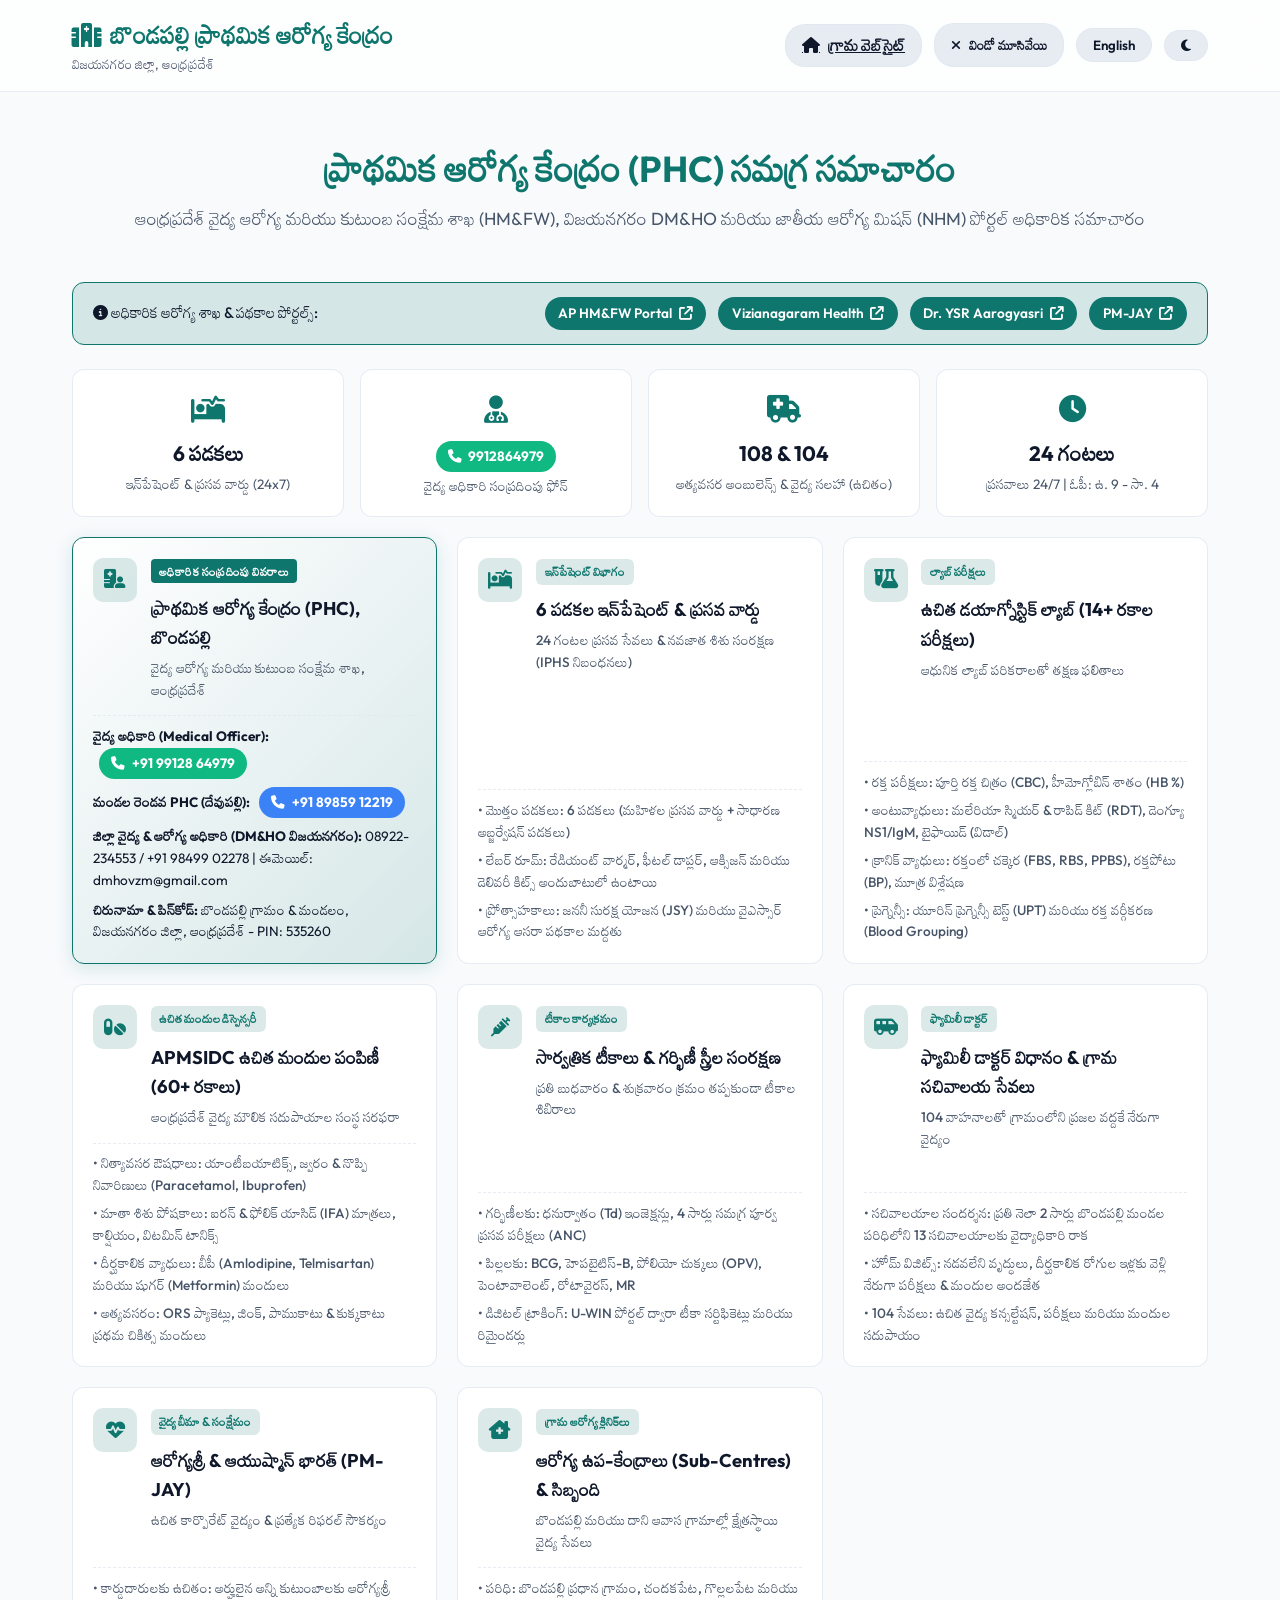
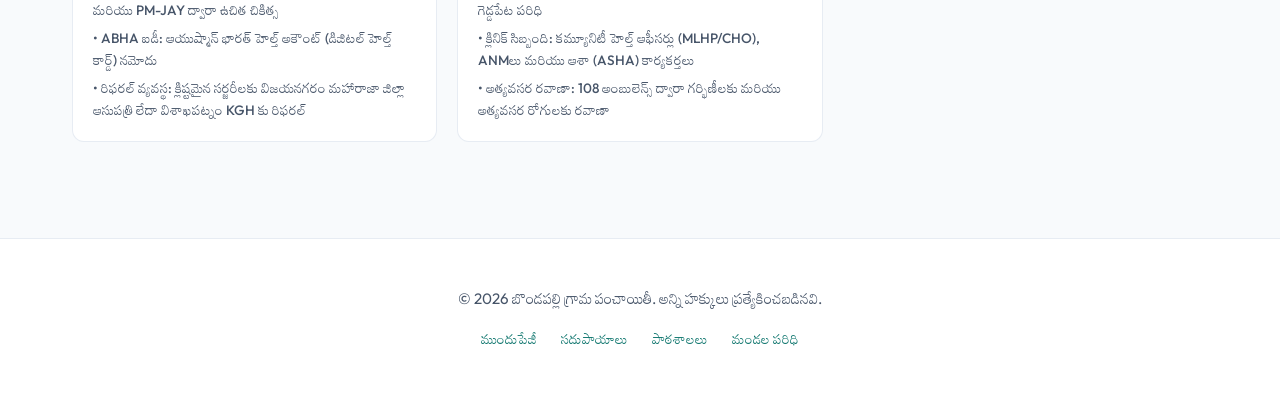
==== phc.html @ 674eb6e4 "Add PHC Bondapalli phone number, 6 beds capacity, and comprehensive health department directory with" ====
<!DOCTYPE html>
<html lang="te" data-theme="light">
<head>
    <meta charset="UTF-8">
    <meta name="viewport" content="width=device-width, initial-scale=1.0">
    <meta http-equiv="Cache-Control" content="no-cache, no-store, must-revalidate">
    <meta http-equiv="Pragma" content="no-cache">
    <meta http-equiv="Expires" content="0">
    <title>బొండపల్లి ప్రాథమిక ఆరోగ్య కేంద్రం (PHC) వివరాలు | Primary Health Centre - Bondapalle</title>
    <meta name="description" content="ఆంధ్రప్రదేశ్ వైద్య ఆరోగ్య మరియు కుటుంబ సంక్షేమ శాఖ, విజయనగరం జిల్లా అధికారిక రికార్డుల ప్రకారం బొండపల్లి ప్రాథమిక ఆరోగ్య కేంద్రం (PHC) వివరాలు: పడకల సామర్థ్యం, ఫోన్ నంబర్లు, ఉచిత ల్యాబ్ మరియు 24/7 ప్రసవ సేవలు.">
    <link rel="stylesheet" href="style.css?v=20261121_3">
    <!-- FontAwesome Icons -->
    <link rel="stylesheet" href="https://cdnjs.cloudflare.com/ajax/libs/font-awesome/6.4.0/css/all.min.css">
</head>
<body>

    <!-- Header Navigation -->
    <header>
        <div class="nav-container">
            <div class="logo-section">
                <h1 id="nav-logo-text"><i class="fa-solid fa-hospital"></i> బొండపల్లి ప్రాథమిక ఆరోగ్య కేంద్రం</h1>
                <p id="nav-subtitle-text">విజయనగరం జిల్లా, ఆంధ్రప్రదేశ్</p>
            </div>
            <div class="page-header-actions">
                <a href="index.html" class="btn-lang" title="Go back to village homepage">
                    <i class="fa-solid fa-house"></i>
                    <span data-te="గ్రామ వెబ్‌సైట్" data-en="Home">గ్రామ వెబ్‌సైట్</span>
                </a>
                <button type="button" class="btn-lang" onclick="window.close()" title="Close this window">
                    <i class="fa-solid fa-xmark"></i>
                    <span data-te="విండో మూసివేయి" data-en="Close Window">విండో మూసివేయి</span>
                </button>
                <button class="btn-lang" id="lang-toggle" onclick="toggleLanguage()">English</button>
                <button class="btn-icon" id="theme-toggle" onclick="toggleTheme()" aria-label="Toggle Theme">
                    <i class="fa-solid fa-moon"></i>
                </button>
            </div>
        </div>
    </header>

    <main style="margin-top: 3rem;">
        <section class="section">
            <div class="section-header">
                <h2 data-te="ప్రాథమిక ఆరోగ్య కేంద్రం (PHC) సమగ్ర సమాచారం" data-en="Primary Health Centre (PHC) Comprehensive Directory">ప్రాథమిక ఆరోగ్య కేంద్రం (PHC) సమగ్ర సమాచారం</h2>
                <p data-te="ఆంధ్రప్రదేశ్ వైద్య ఆరోగ్య మరియు కుటుంబ సంక్షేమ శాఖ (HM&FW), విజయనగరం DM&HO మరియు జాతీయ ఆరోగ్య మిషన్ (NHM) పోర్టల్ అధికారిక సమాచారం" data-en="Official records from AP Health, Medical & Family Welfare Dept, Vizianagaram DM&HO & National Health Mission (NHM)">ఆంధ్రప్రదేశ్ వైద్య ఆరోగ్య మరియు కుటుంబ సంక్షేమ శాఖ (HM&FW), విజయనగరం DM&HO మరియు జాతీయ ఆరోగ్య మిషన్ (NHM) పోర్టల్ అధికారిక సమాచారం</p>
            </div>

            <!-- Official Portals Notice Box -->
            <div class="school-portal-notice">
                <p>
                    <i class="fa-solid fa-circle-info"></i> 
                    <span data-te="అధికారిక ఆరోగ్య శాఖ & పథకాల పోర్టల్స్:" data-en="Official Health Department & Scheme Portals:">అధికారిక ఆరోగ్య శాఖ & పథకాల పోర్టల్స్:</span>
                </p>
                <div class="portal-links">
                    <a href="http://cfw.ap.nic.in/" target="_blank" rel="noopener noreferrer" class="portal-badge-link">
                        <span>AP HM&FW Portal</span> <i class="fa-solid fa-arrow-up-right-from-square"></i>
                    </a>
                    <a href="https://vizianagaram.ap.gov.in/" target="_blank" rel="noopener noreferrer" class="portal-badge-link">
                        <span>Vizianagaram Health</span> <i class="fa-solid fa-arrow-up-right-from-square"></i>
                    </a>
                    <a href="https://www.aarogyasri.ap.gov.in/" target="_blank" rel="noopener noreferrer" class="portal-badge-link">
                        <span>Dr. YSR Aarogyasri</span> <i class="fa-solid fa-arrow-up-right-from-square"></i>
                    </a>
                    <a href="https://pmjay.gov.in/" target="_blank" rel="noopener noreferrer" class="portal-badge-link">
                        <span>PM-JAY</span> <i class="fa-solid fa-arrow-up-right-from-square"></i>
                    </a>
                </div>
            </div>

            <!-- 4 Quick Highlight Stat Cards -->
            <div class="phc-stats-grid">
                <!-- 1. Bed Capacity -->
                <div class="phc-stat-card">
                    <div class="phc-stat-icon"><i class="fa-solid fa-bed-pulse"></i></div>
                    <div class="phc-stat-val" data-te="6 పడకలు" data-en="6 Inpatient Beds">6 పడకలు</div>
                    <div class="phc-stat-lbl" data-te="ఇన్‌పేషెంట్ & ప్రసవ వార్డు (24x7)" data-en="Inpatient & Maternity Ward (24/7)">ఇన్‌పేషెంట్ & ప్రసవ వార్డు (24x7)</div>
                </div>

                <!-- 2. Medical Officer Phone -->
                <div class="phc-stat-card">
                    <div class="phc-stat-icon"><i class="fa-solid fa-user-doctor"></i></div>
                    <div class="phc-stat-val">
                        <a href="tel:9912864979" class="phone-link-btn" title="Call PHC Medical Officer">
                            <i class="fa-solid fa-phone"></i> 9912864979
                        </a>
                    </div>
                    <div class="phc-stat-lbl" data-te="వైద్య అధికారి సంప్రదింపు ఫోన్" data-en="Medical Officer Phone">వైద్య అధికారి సంప్రదింపు ఫోన్</div>
                </div>

                <!-- 3. Emergency Helplines -->
                <div class="phc-stat-card">
                    <div class="phc-stat-icon"><i class="fa-solid fa-truck-medical"></i></div>
                    <div class="phc-stat-val" data-te="108 & 104" data-en="108 & 104">108 & 104</div>
                    <div class="phc-stat-lbl" data-te="అత్యవసర అంబులెన్స్ & వైద్య సలహా (ఉచితం)" data-en="Free Ambulance & Medical Advice">అత్యవసర అంబులెన్స్ & వైద్య సలహా (ఉచితం)</div>
                </div>

                <!-- 4. Timings -->
                <div class="phc-stat-card">
                    <div class="phc-stat-icon"><i class="fa-solid fa-clock"></i></div>
                    <div class="phc-stat-val" data-te="24 గంటలు" data-en="24x7 Open">24 గంటలు</div>
                    <div class="phc-stat-lbl" data-te="ప్రసవాలు 24/7 | ఓపీ: ఉ. 9 - సా. 4" data-en="Deliveries 24/7 | OP: 9AM - 4PM">ప్రసవాలు 24/7 | ఓపీ: ఉ. 9 - సా. 4</div>
                </div>
            </div>

            <!-- Detailed PHC Services Grid -->
            <div class="school-grid">

                <!-- 1. Contact & Administration -->
                <div class="school-item featured-college">
                    <div class="school-item-header">
                        <div class="school-item-icon"><i class="fa-solid fa-hospital-user"></i></div>
                        <div>
                            <span class="featured-badge" data-te="అధికారిక సంప్రదింపు వివరాలు" data-en="Official Contacts">అధికారిక సంప్రదింపు వివరాలు</span>
                            <br>
                            <h3 style="margin: 0.35rem 0; font-size: 1.15rem; color: var(--text-primary);" data-te="ప్రాథమిక ఆరోగ్య కేంద్రం (PHC), బొండపల్లి" data-en="Primary Health Centre (PHC), Bondapalli">ప్రాథమిక ఆరోగ్య కేంద్రం (PHC), బొండపల్లి</h3>
                            <div class="class-tag" data-te="వైద్య ఆరోగ్య మరియు కుటుంబ సంక్షేమ శాఖ, ఆంధ్రప్రదేశ్" data-en="Dept of Health, Medical & Family Welfare, AP">వైద్య ఆరోగ్య మరియు కుటుంబ సంక్షేమ శాఖ, ఆంధ్రప్రదేశ్</div>
                        </div>
                    </div>
                    <div class="school-item-meta" style="flex-direction: column; align-items: flex-start; gap: 0.5rem;">
                        <div>
                            <strong data-te="వైద్య అధికారి (Medical Officer):" data-en="Medical Officer:">వైద్య అధికారి (Medical Officer):</strong> 
                            <a href="tel:9912864979" class="phone-link-btn" style="margin-left: 0.4rem;"><i class="fa-solid fa-phone"></i> +91 99128 64979</a>
                        </div>
                        <div>
                            <strong data-te="మండల రెండవ PHC (దేవుపల్లి):" data-en="Secondary PHC (Devupalli):">మండల రెండవ PHC (దేవుపల్లి):</strong> 
                            <a href="tel:8985912219" class="phone-link-btn" style="margin-left: 0.4rem; background: #3b82f6;"><i class="fa-solid fa-phone"></i> +91 89859 12219</a>
                        </div>
                        <div>
                            <strong data-te="జిల్లా వైద్య & ఆరోగ్య అధికారి (DM&HO విజయనగరం):" data-en="DM&HO Vizianagaram Office:">జిల్లా వైద్య & ఆరోగ్య అధికారి (DM&HO విజయనగరం):</strong> 
                            <span>08922-234553 / +91 98499 02278 | ఈమెయిల్: dmhovzm@gmail.com</span>
                        </div>
                        <div>
                            <strong data-te="చిరునామా & పిన్‌కోడ్:" data-en="Address & Pincode:">చిరునామా & పిన్‌కోడ్:</strong> 
                            <span>బొండపల్లి గ్రామం & మండలం, విజయనగరం జిల్లా, ఆంధ్రప్రదేశ్ - PIN: 535260</span>
                        </div>
                    </div>
                </div>

                <!-- 2. Beds & Inpatient Facility -->
                <div class="school-item">
                    <div class="school-item-header">
                        <div class="school-item-icon"><i class="fa-solid fa-procedures"></i></div>
                        <div>
                            <span class="badge-tag" data-te="ఇన్‌పేషెంట్ విభాగం" data-en="Inpatient Ward">ఇన్‌పేషెంట్ విభాగం</span>
                            <h3 style="margin: 0.35rem 0; font-size: 1.15rem; color: var(--text-primary);" data-te="6 పడకల ఇన్‌పేషెంట్ & ప్రసవ వార్డు" data-en="6-Bedded Inpatient & Maternity Care">6 పడకల ఇన్‌పేషెంట్ & ప్రసవ వార్డు</h3>
                            <div class="class-tag" data-te="24 గంటల ప్రసవ సేవలు & నవజాత శిశు సంరక్షణ (IPHS నిబంధనలు)" data-en="24x7 Round-the-Clock Normal Deliveries (IPHS Standard)">24 గంటల ప్రసవ సేవలు & నవజాత శిశు సంరక్షణ (IPHS నిబంధనలు)</div>
                        </div>
                    </div>
                    <div class="school-item-meta" style="flex-direction: column; align-items: flex-start; gap: 0.4rem;">
                        <span class="class-tag" data-te="• మొత్తం పడకలు: 6 పడకలు (మహిళల ప్రసవ వార్డు + సాధారణ అబ్జర్వేషన్ పడకలు)" data-en="• Total Capacity: 6 Beds (Maternity Ward + General Inpatient Beds)">• మొత్తం పడకలు: 6 పడకలు (మహిళల ప్రసవ వార్డు + సాధారణ అబ్జర్వేషన్ పడకలు)</span>
                        <span class="class-tag" data-te="• లేబర్ రూమ్: రేడియంట్ వార్మర్, ఫీటల్ డాప్లర్, ఆక్సిజన్ మరియు డెలివరీ కిట్స్ అందుబాటులో ఉంటాయి" data-en="• Labour Room: Radiant warmers, fetal doppler, oxygen and delivery kits available">• లేబర్ రూమ్: రేడియంట్ వార్మర్, ఫీటల్ డాప్లర్, ఆక్సిజన్ మరియు డెలివరీ కిట్స్ అందుబాటులో ఉంటాయి</span>
                        <span class="class-tag" data-te="• ప్రోత్సాహకాలు: జననీ సురక్ష యోజన (JSY) మరియు వైఎస్సార్ ఆరోగ్య ఆసరా పథకాల మద్దతు" data-en="• Welfare Support: Covered under JSY and Financial Assistance for Mother & Child">• ప్రోత్సాహకాలు: జననీ సురక్ష యోజన (JSY) మరియు వైఎస్సార్ ఆరోగ్య ఆసరా పథకాల మద్దతు</span>
                    </div>
                </div>

                <!-- 3. Free Diagnostic Lab -->
                <div class="school-item">
                    <div class="school-item-header">
                        <div class="school-item-icon"><i class="fa-solid fa-flask-vial"></i></div>
                        <div>
                            <span class="badge-tag" data-te="ల్యాబ్ పరీక్షలు" data-en="Lab Tests">ల్యాబ్ పరీక్షలు</span>
                            <h3 style="margin: 0.35rem 0; font-size: 1.15rem; color: var(--text-primary);" data-te="ఉచిత డయాగ్నోస్టిక్ ల్యాబ్ (14+ రకాల పరీక్షలు)" data-en="Free Diagnostic Lab (14+ Essential Tests)">ఉచిత డయాగ్నోస్టిక్ ల్యాబ్ (14+ రకాల పరీక్షలు)</h3>
                            <div class="class-tag" data-te="ఆధునిక ల్యాబ్ పరికరాలతో తక్షణ ఫలితాలు" data-en="Instant testing with modern diagnostic lab kits">ఆధునిక ల్యాబ్ పరికరాలతో తక్షణ ఫలితాలు</div>
                        </div>
                    </div>
                    <div class="school-item-meta" style="flex-direction: column; align-items: flex-start; gap: 0.4rem;">
                        <span class="class-tag" data-te="• రక్త పరీక్షలు: పూర్తి రక్త చిత్రం (CBC), హీమోగ్లోబిన్ శాతం (HB %)" data-en="• Blood Tests: Complete Blood Picture (CBC), Hemoglobin (Hb %)">• రక్త పరీక్షలు: పూర్తి రక్త చిత్రం (CBC), హీమోగ్లోబిన్ శాతం (HB %)</span>
                        <span class="class-tag" data-te="• అంటువ్యాధులు: మలేరియా స్మియర్ & రాపిడ్ కిట్ (RDT), డెంగ్యూ NS1/IgM, టైఫాయిడ్ (విడాల్)" data-en="• Infections: Malaria Smear & RDT, Dengue NS1/IgM, Typhoid (Widal)">• అంటువ్యాధులు: మలేరియా స్మియర్ & రాపిడ్ కిట్ (RDT), డెంగ్యూ NS1/IgM, టైఫాయిడ్ (విడాల్)</span>
                        <span class="class-tag" data-te="• క్రానిక్ వ్యాధులు: రక్తంలో చక్కెర (FBS, RBS, PPBS), రక్తపోటు (BP), మూత్ర విశ్లేషణ" data-en="• NCD & Screening: Blood Glucose (FBS/RBS), Blood Pressure, Urine Routine">• క్రానిక్ వ్యాధులు: రక్తంలో చక్కెర (FBS, RBS, PPBS), రక్తపోటు (BP), మూత్ర విశ్లేషణ</span>
                        <span class="class-tag" data-te="• ప్రెగ్నెన్సీ: యూరిన్ ప్రెగ్నెన్సీ టెస్ట్ (UPT) మరియు రక్త వర్గీకరణ (Blood Grouping)" data-en="• Maternity: Urine Pregnancy Test (UPT), Blood Grouping & Rh typing">• ప్రెగ్నెన్సీ: యూరిన్ ప్రెగ్నెన్సీ టెస్ట్ (UPT) మరియు రక్త వర్గీకరణ (Blood Grouping)</span>
                    </div>
                </div>

                <!-- 4. Free Pharmacy -->
                <div class="school-item">
                    <div class="school-item-header">
                        <div class="school-item-icon"><i class="fa-solid fa-pills"></i></div>
                        <div>
                            <span class="badge-tag" data-te="ఉచిత మందుల డిస్పెన్సరీ" data-en="Free Pharmacy">ఉచిత మందుల డిస్పెన్సరీ</span>
                            <h3 style="margin: 0.35rem 0; font-size: 1.15rem; color: var(--text-primary);" data-te="APMSIDC ఉచిత మందుల పంపిణీ (60+ రకాలు)" data-en="APMSIDC Free Medicine Dispensary (60+ Drugs)">APMSIDC ఉచిత మందుల పంపిణీ (60+ రకాలు)</h3>
                            <div class="class-tag" data-te="ఆంధ్రప్రదేశ్ వైద్య మౌలిక సదుపాయాల సంస్థ సరఫరా" data-en="Supplied by AP Medical Services & Infrastructure Dev Corp">ఆంధ్రప్రదేశ్ వైద్య మౌలిక సదుపాయాల సంస్థ సరఫరా</div>
                        </div>
                    </div>
                    <div class="school-item-meta" style="flex-direction: column; align-items: flex-start; gap: 0.4rem;">
                        <span class="class-tag" data-te="• నిత్యావసర ఔషధాలు: యాంటీబయాటిక్స్, జ్వరం & నొప్పి నివారిణులు (Paracetamol, Ibuprofen)" data-en="• Essential Drugs: Antibiotics, Analgesics, Antipyretics (Paracetamol)">• నిత్యావసర ఔషధాలు: యాంటీబయాటిక్స్, జ్వరం & నొప్పి నివారిణులు (Paracetamol, Ibuprofen)</span>
                        <span class="class-tag" data-te="• మాతా శిశు పోషకాలు: ఐరన్ & ఫోలిక్ యాసిడ్ (IFA) మాత్రలు, కాల్షియం, విటమిన్ టానిక్స్" data-en="• Maternal Health: Iron & Folic Acid (IFA), Calcium, Multi-vitamins">• మాతా శిశు పోషకాలు: ఐరన్ & ఫోలిక్ యాసిడ్ (IFA) మాత్రలు, కాల్షియం, విటమిన్ టానిక్స్</span>
                        <span class="class-tag" data-te="• దీర్ఘకాలిక వ్యాధులు: బీపీ (Amlodipine, Telmisartan) మరియు షుగర్ (Metformin) మందులు" data-en="• NCD Medicines: Free medicines for Hypertension & Diabetes">• దీర్ఘకాలిక వ్యాధులు: బీపీ (Amlodipine, Telmisartan) మరియు షుగర్ (Metformin) మందులు</span>
                        <span class="class-tag" data-te="• అత్యవసరం: ORS ప్యాకెట్లు, జింక్, పాముకాటు & కుక్కకాటు ప్రథమ చికిత్స మందులు" data-en="• Emergency & First-Aid: ORS, Zinc, Anti-snake venom & ARV referral protocol">• అత్యవసరం: ORS ప్యాకెట్లు, జింక్, పాముకాటు & కుక్కకాటు ప్రథమ చికిత్స మందులు</span>
                    </div>
                </div>

                <!-- 5. Universal Immunization -->
                <div class="school-item">
                    <div class="school-item-header">
                        <div class="school-item-icon"><i class="fa-solid fa-syringe"></i></div>
                        <div>
                            <span class="badge-tag" data-te="టీకాల కార్యక్రమం" data-en="Immunization">టీకాల కార్యక్రమం</span>
                            <h3 style="margin: 0.35rem 0; font-size: 1.15rem; color: var(--text-primary);" data-te="సార్వత్రిక టీకాలు & గర్భిణీ స్త్రీల సంరక్షణ" data-en="Universal Immunization & Maternal Care">సార్వత్రిక టీకాలు & గర్భిణీ స్త్రీల సంరక్షణ</h3>
                            <div class="class-tag" data-te="ప్రతి బుధవారం & శుక్రవారం క్రమం తప్పకుండా టీకాల శిబిరాలు" data-en="Regular immunization clinics every Wednesday & Friday">ప్రతి బుధవారం & శుక్రవారం క్రమం తప్పకుండా టీకాల శిబిరాలు</div>
                        </div>
                    </div>
                    <div class="school-item-meta" style="flex-direction: column; align-items: flex-start; gap: 0.4rem;">
                        <span class="class-tag" data-te="• గర్భిణీలకు: ధనుర్వాతం (Td) ఇంజెక్షన్లు, 4 సార్లు సమగ్ర పూర్వ ప్రసవ పరీక్షలు (ANC)" data-en="• For Pregnant Women: Td injections, 4 mandatory ANC checkups">• గర్భిణీలకు: ధనుర్వాతం (Td) ఇంజెక్షన్లు, 4 సార్లు సమగ్ర పూర్వ ప్రసవ పరీక్షలు (ANC)</span>
                        <span class="class-tag" data-te="• పిల్లలకు: BCG, హెపటైటిస్-B, పోలియో చుక్కలు (OPV), పెంటావాలెంట్, రోటావైరస్, MR" data-en="• For Infants: BCG, Hep-B, OPV, Pentavalent, Rotavirus, Measles-Rubella (MR)">• పిల్లలకు: BCG, హెపటైటిస్-B, పోలియో చుక్కలు (OPV), పెంటావాలెంట్, రోటావైరస్, MR</span>
                        <span class="class-tag" data-te="• డిజిటల్ ట్రాకింగ్: U-WIN పోర్టల్ ద్వారా టీకా సర్టిఫికెట్లు మరియు రిమైండర్లు" data-en="• Digital Registry: U-WIN portal tracking and electronic vaccination certificates">• డిజిటల్ ట్రాకింగ్: U-WIN పోర్టల్ ద్వారా టీకా సర్టిఫికెట్లు మరియు రిమైండర్లు</span>
                    </div>
                </div>

                <!-- 6. Family Doctor Concept -->
                <div class="school-item">
                    <div class="school-item-header">
                        <div class="school-item-icon"><i class="fa-solid fa-van-shuttle"></i></div>
                        <div>
                            <span class="badge-tag" data-te="ఫ్యామిలీ డాక్టర్" data-en="Family Doctor">ఫ్యామిలీ డాక్టర్</span>
                            <h3 style="margin: 0.35rem 0; font-size: 1.15rem; color: var(--text-primary);" data-te="ఫ్యామిలీ డాక్టర్ విధానం & గ్రామ సచివాలయ సేవలు" data-en="Family Doctor Programme & Sachivalayam Visits">ఫ్యామిలీ డాక్టర్ విధానం & గ్రామ సచివాలయ సేవలు</h3>
                            <div class="class-tag" data-te="104 వాహనాలతో గ్రామంలోని ప్రజల వద్దకే నేరుగా వైద్యం" data-en="Doorstep rural healthcare delivered via 104 Mobile Medical Units">104 వాహనాలతో గ్రామంలోని ప్రజల వద్దకే నేరుగా వైద్యం</div>
                        </div>
                    </div>
                    <div class="school-item-meta" style="flex-direction: column; align-items: flex-start; gap: 0.4rem;">
                        <span class="class-tag" data-te="• సచివాలయాల సందర్శన: ప్రతి నెలా 2 సార్లు బొండపల్లి మండల పరిధిలోని 13 సచివాలయాలకు వైద్యాధికారి రాక" data-en="• Sachivalayam Visits: Medical officer visits all 13 mandal Sachivalayams twice monthly">• సచివాలయాల సందర్శన: ప్రతి నెలా 2 సార్లు బొండపల్లి మండల పరిధిలోని 13 సచివాలయాలకు వైద్యాధికారి రాక</span>
                        <span class="class-tag" data-te="• హోమ్ విజిట్స్: నడవలేని వృద్ధులు, దీర్ఘకాలిక రోగుల ఇళ్లకు వెళ్లి నేరుగా పరీక్షలు & మందుల అందజేత" data-en="• Home Care: Bedridden senior citizens & chronic patients treated at their homes">• హోమ్ విజిట్స్: నడవలేని వృద్ధులు, దీర్ఘకాలిక రోగుల ఇళ్లకు వెళ్లి నేరుగా పరీక్షలు & మందుల అందజేత</span>
                        <span class="class-tag" data-te="• 104 సేవలు: ఉచిత వైద్య కన్సల్టేషన్, పరీక్షలు మరియు మందుల సదుపాయం" data-en="• 104 MMU Services: Comprehensive checkups, tests, and free medicine dispensation">• 104 సేవలు: ఉచిత వైద్య కన్సల్టేషన్, పరీక్షలు మరియు మందుల సదుపాయం</span>
                    </div>
                </div>

                <!-- 7. Aarogyasri & Health Schemes -->
                <div class="school-item">
                    <div class="school-item-header">
                        <div class="school-item-icon"><i class="fa-solid fa-heart-pulse"></i></div>
                        <div>
                            <span class="badge-tag" data-te="వైద్య బీమా & సంక్షేమం" data-en="Health Insurance">వైద్య బీమా & సంక్షేమం</span>
                            <h3 style="margin: 0.35rem 0; font-size: 1.15rem; color: var(--text-primary);" data-te="ఆరోగ్యశ్రీ & ఆయుష్మాన్ భారత్ (PM-JAY)" data-en="Dr. YSR Aarogyasri & Ayushman Bharat (PM-JAY)">ఆరోగ్యశ్రీ & ఆయుష్మాన్ భారత్ (PM-JAY)</h3>
                            <div class="class-tag" data-te="ఉచిత కార్పొరేట్ వైద్యం & ప్రత్యేక రిఫరల్ సౌకర్యం" data-en="Free tertiary healthcare and referral to network hospitals">ఉచిత కార్పొరేట్ వైద్యం & ప్రత్యేక రిఫరల్ సౌకర్యం</div>
                        </div>
                    </div>
                    <div class="school-item-meta" style="flex-direction: column; align-items: flex-start; gap: 0.4rem;">
                        <span class="class-tag" data-te="• కార్డుదారులకు ఉచితం: అర్హులైన అన్ని కుటుంబాలకు ఆరోగ్యశ్రీ మరియు PM-JAY ద్వారా ఉచిత చికిత్స" data-en="• Cashless Care: Complete coverage for all eligible families under Aarogyasri & PM-JAY">• కార్డుదారులకు ఉచితం: అర్హులైన అన్ని కుటుంబాలకు ఆరోగ్యశ్రీ మరియు PM-JAY ద్వారా ఉచిత చికిత్స</span>
                        <span class="class-tag" data-te="• ABHA ఐడీ: ఆయుష్మాన్ భారత్ హెల్త్ అకౌంట్ (డిజిటల్ హెల్త్ కార్డ్) నమోదు" data-en="• ABHA Cards: Digital Ayushman Bharat Health Account registration">• ABHA ఐడీ: ఆయుష్మాన్ భారత్ హెల్త్ అకౌంట్ (డిజిటల్ హెల్త్ కార్డ్) నమోదు</span>
                        <span class="class-tag" data-te="• రిఫరల్ వ్యవస్థ: క్లిష్టమైన సర్జరీలకు విజయనగరం మహారాజా జిల్లా ఆసుపత్రి లేదా విశాఖపట్నం KGH కు రిఫరల్" data-en="• Tertiary Referral: Referrals to Vizianagaram District Hospital or Visakhapatnam KGH">• రిఫరల్ వ్యవస్థ: క్లిష్టమైన సర్జరీలకు విజయనగరం మహారాజా జిల్లా ఆసుపత్రి లేదా విశాఖపట్నం KGH కు రిఫరల్</span>
                    </div>
                </div>

                <!-- 8. Village Health Clinics (Sub-centres) -->
                <div class="school-item">
                    <div class="school-item-header">
                        <div class="school-item-icon"><i class="fa-solid fa-house-chimney-medical"></i></div>
                        <div>
                            <span class="badge-tag" data-te="గ్రామ ఆరోగ్య క్లినిక్‌లు" data-en="Village Health Clinics">గ్రామ ఆరోగ్య క్లినిక్‌లు</span>
                            <h3 style="margin: 0.35rem 0; font-size: 1.15rem; color: var(--text-primary);" data-te="ఆరోగ్య ఉప-కేంద్రాలు (Sub-Centres) & సిబ్బంది" data-en="Health Sub-Centres & Ground Team">ఆరోగ్య ఉప-కేంద్రాలు (Sub-Centres) & సిబ్బంది</h3>
                            <div class="class-tag" data-te="బొండపల్లి మరియు దాని ఆవాస గ్రామాల్లో క్షేత్రస్థాయి వైద్య సేవలు" data-en="Grassroots healthcare across Bondapalli and its hamlets">బొండపల్లి మరియు దాని ఆవాస గ్రామాల్లో క్షేత్రస్థాయి వైద్య సేవలు</div>
                        </div>
                    </div>
                    <div class="school-item-meta" style="flex-direction: column; align-items: flex-start; gap: 0.4rem;">
                        <span class="class-tag" data-te="• పరిధి: బొండపల్లి ప్రధాన గ్రామం, చందకపేట, గొల్లలపేట మరియు గెడ్డపేట పరిధి" data-en="• Coverage: Bondapalli main, Chandakapeta, Gollalapeta, Geddapeta hamlets">• పరిధి: బొండపల్లి ప్రధాన గ్రామం, చందకపేట, గొల్లలపేట మరియు గెడ్డపేట పరిధి</span>
                        <span class="class-tag" data-te="• క్లినిక్ సిబ్బంది: కమ్యూనిటీ హెల్త్ ఆఫీసర్లు (MLHP/CHO), ANMలు మరియు ఆశా (ASHA) కార్యకర్తలు" data-en="• Team: Mid-Level Health Providers (MLHP/CHO), ANMs, and ASHA workers">• క్లినిక్ సిబ్బంది: కమ్యూనిటీ హెల్త్ ఆఫీసర్లు (MLHP/CHO), ANMలు మరియు ఆశా (ASHA) కార్యకర్తలు</span>
                        <span class="class-tag" data-te="• అత్యవసర రవాణా: 108 అంబులెన్స్ ద్వారా గర్భిణీలకు మరియు అత్యవసర రోగులకు రవాణా" data-en="• Transport: Instant dispatch of 108 ambulances for emergencies">• అత్యవసర రవాణా: 108 అంబులెన్స్ ద్వారా గర్భిణీలకు మరియు అత్యవసర రోగులకు రవాణా</span>
                    </div>
                </div>

            </div>
        </section>
    </main>

    <!-- Footer -->
    <footer>
        <div class="footer-content">
            <p id="footer-text" data-te="&copy; 2026 బొండపల్లి గ్రామ పంచాయితీ. అన్ని హక్కులు ప్రత్యేకించబడినవి." data-en="&copy; 2026 Bondapalle Gram Panchayat. All Rights Reserved.">&copy; 2026 బొండపల్లి గ్రామ పంచాయితీ. అన్ని హక్కులు ప్రత్యేకించబడినవి.</p>
            <div class="footer-links">
                <a href="index.html" data-te="ముందుపేజీ" data-en="Home">ముందుపేజీ</a>
                <a href="index.html#infrastructure" data-te="సదుపాయాలు" data-en="Infrastructure">సదుపాయాలు</a>
                <a href="schools.html" data-te="పాఠశాలలు" data-en="Schools">పాఠశాలలు</a>
                <a href="index.html#hamlets" data-te="మండల పరిధి" data-en="Mandal Area">మండల పరిధి</a>
            </div>
        </div>
    </footer>

    <script src="app.js?v=20261121_3"></script>
</body>
</html>
---- style.css ----
@import url('https://fonts.googleapis.com/css2?family=Mandali&family=Outfit:wght@300;400;600;700&display=swap');

:root {
    /* Light Mode Palette */
    --bg-primary: #f8fafc;
    --bg-secondary: #ffffff;
    --card-bg: rgba(255, 255, 255, 0.75);
    --card-border: rgba(226, 232, 240, 0.8);
    --text-primary: #0f172a;
    --text-secondary: #475569;
    --accent: #0f766e; /* Teal representing nature/agriculture */
    --accent-hover: #115e59;
    --accent-glow: rgba(15, 118, 110, 0.15);
    --gradient-hero: linear-gradient(135deg, #0f766e 0%, #1e3a8a 100%);
    --shadow: 0 10px 30px -10px rgba(0, 0, 0, 0.05);
    --glass-blur: 12px;
}

[data-theme="dark"] {
    /* Dark Mode Palette */
    --bg-primary: #0b0f19;
    --bg-secondary: #111827;
    --card-bg: rgba(17, 24, 39, 0.7);
    --card-border: rgba(255, 255, 255, 0.08);
    --text-primary: #f8fafc;
    --text-secondary: #94a3b8;
    --accent: #14b8a6; /* Brighter teal for contrast */
    --accent-hover: #2dd4bf;
    --accent-glow: rgba(20, 184, 166, 0.25);
    --gradient-hero: linear-gradient(135deg, #115e59 0%, #0f172a 100%);
    --shadow: 0 10px 40px -15px rgba(0, 0, 0, 0.5);
}

* {
    margin: 0;
    padding: 0;
    box-sizing: border-box;
    font-family: 'Outfit', 'Mandali', sans-serif;
    transition: background-color 0.3s ease, border-color 0.3s ease, color 0.3s ease;
}

body {
    background-color: var(--bg-primary);
    color: var(--text-primary);
    line-height: 1.6;
    overflow-x: hidden;
}

/* Custom Scrollbar */
::-webkit-scrollbar {
    width: 8px;
}
::-webkit-scrollbar-track {
    background: var(--bg-primary);
}
::-webkit-scrollbar-thumb {
    background: var(--accent);
    border-radius: 4px;
}
::-webkit-scrollbar-thumb:hover {
    background: var(--accent-hover);
}

/* Navigation Header */
header {
    position: sticky;
    top: 0;
    z-index: 100;
    background: var(--card-bg);
    backdrop-filter: blur(var(--glass-blur));
    -webkit-backdrop-filter: blur(var(--glass-blur));
    border-bottom: 1px solid var(--card-border);
}

.nav-container {
    max-width: 1200px;
    margin: 0 auto;
    display: flex;
    justify-content: space-between;
    align-items: center;
    padding: 1rem 2rem;
}

.logo-section h1 {
    font-size: 1.5rem;
    font-weight: 700;
    color: var(--accent);
    display: flex;
    align-items: center;
    gap: 0.5rem;
}

.logo-section p {
    font-size: 0.8rem;
    color: var(--text-secondary);
}

nav ul {
    display: flex;
    list-style: none;
    gap: 1.5rem;
    align-items: center;
}

nav a {
    text-decoration: none;
    color: var(--text-secondary);
    font-weight: 500;
    font-size: 0.95rem;
    padding: 0.5rem 0.75rem;
    border-radius: 6px;
    transition: all 0.2s ease;
}

nav a:hover, nav a.active {
    color: var(--accent);
    background: var(--accent-glow);
}

.controls {
    display: flex;
    gap: 1rem;
    align-items: center;
}

.btn-icon, .btn-lang {
    background: var(--card-border);
    border: 1px solid var(--card-border);
    color: var(--text-primary);
    padding: 0.5rem 1rem;
    border-radius: 20px;
    cursor: pointer;
    font-weight: 600;
    display: flex;
    align-items: center;
    gap: 0.5rem;
    transition: all 0.2s ease;
}

.btn-icon:hover, .btn-lang:hover {
    background: var(--accent);
    color: #ffffff;
    border-color: var(--accent);
}

/* Hero Section */
.hero {
    background: var(--gradient-hero);
    color: #ffffff;
    padding: 6rem 2rem 4rem 2rem;
    text-align: center;
    position: relative;
    overflow: hidden;
}

.hero-content {
    max-width: 800px;
    margin: 0 auto;
    position: relative;
    z-index: 2;
}

.hero h2 {
    font-size: 3rem;
    margin-bottom: 1rem;
    font-weight: 700;
    line-height: 1.2;
}

.hero p {
    font-size: 1.25rem;
    margin-bottom: 2rem;
    opacity: 0.9;
}

.hero-graphic {
    max-width: 1000px;
    margin: 2rem auto -8rem auto;
    border-radius: 16px;
    overflow: hidden;
    box-shadow: 0 25px 50px -12px rgba(0, 0, 0, 0.4);
    border: 4px solid rgba(255, 255, 255, 0.1);
    position: relative;
    z-index: 5;
    background-color: var(--bg-secondary);
}

.hero-graphic img {
    width: 100%;
    height: 400px;
    object-fit: cover;
    display: block;
}

/* Main Container */
main {
    max-width: 1200px;
    margin: 10rem auto 4rem auto;
    padding: 0 2rem;
}

.section {
    margin-bottom: 6rem;
    scroll-margin-top: 100px;
}

.section-header {
    text-align: center;
    margin-bottom: 3rem;
}

.section-header h2 {
    font-size: 2.25rem;
    color: var(--accent);
    margin-bottom: 0.5rem;
}

.section-header p {
    color: var(--text-secondary);
    font-size: 1.1rem;
}

/* Grid & Glassmorphic Cards */
.grid-2 {
    display: grid;
    grid-template-columns: repeat(auto-fit, minmax(300px, 1fr));
    gap: 2rem;
}

.grid-3 {
    display: grid;
    grid-template-columns: repeat(auto-fit, minmax(280px, 1fr));
    gap: 2rem;
}

.card {
    background: var(--card-bg);
    border: 1px solid var(--card-border);
    backdrop-filter: blur(var(--glass-blur));
    -webkit-backdrop-filter: blur(var(--glass-blur));
    border-radius: 16px;
    padding: 2rem;
    box-shadow: var(--shadow);
    transition: transform 0.3s ease, box-shadow 0.3s ease;
}

.card:hover {
    transform: translateY(-5px);
    box-shadow: 0 20px 40px -15px rgba(0, 0, 0, 0.15);
    border-color: var(--accent);
}

.card-icon {
    font-size: 2.5rem;
    margin-bottom: 1rem;
    color: var(--accent);
}

.card h3 {
    font-size: 1.4rem;
    margin-bottom: 1rem;
    color: var(--text-primary);
}

.card p {
    color: var(--text-secondary);
    font-size: 0.95rem;
}

/* Stats Section */
.stats-grid {
    display: grid;
    grid-template-columns: repeat(auto-fit, minmax(200px, 1fr));
    gap: 1.5rem;
    margin-top: 2rem;
}

.stat-box {
    text-align: center;
    background: var(--bg-secondary);
    padding: 1.5rem;
    border-radius: 12px;
    border: 1px solid var(--card-border);
}

.stat-number {
    font-size: 2.2rem;
    font-weight: 700;
    color: var(--accent);
}

.stat-label {
    font-size: 0.9rem;
    color: var(--text-secondary);
    margin-top: 0.5rem;
}

/* Search Bar */
.search-container {
    max-width: 500px;
    margin: 0 auto 2rem auto;
    position: relative;
}

.search-input {
    width: 100%;
    padding: 1rem 1.5rem;
    border-radius: 30px;
    border: 1px solid var(--card-border);
    background: var(--card-bg);
    color: var(--text-primary);
    font-size: 1rem;
    outline: none;
    box-shadow: var(--shadow);
}

.search-input:focus {
    border-color: var(--accent);
}

/* List details */
.list-unstyled {
    list-style: none;
    margin-top: 1rem;
}

.list-unstyled li {
    padding: 0.5rem 0;
    border-bottom: 1px solid var(--card-border);
    display: flex;
    justify-content: space-between;
    font-size: 0.95rem;
}

.list-unstyled li span:first-child {
    font-weight: 600;
    color: var(--text-primary);
}

.list-unstyled li span:last-child {
    color: var(--text-secondary);
}

/* Custom list of hamlets */
.hamlet-list {
    max-height: 400px;
    overflow-y: auto;
    padding-right: 10px;
}

.hamlet-item {
    background: var(--bg-secondary);
    border: 1px solid var(--card-border);
    border-radius: 8px;
    padding: 0.75rem 1rem;
    margin-bottom: 0.5rem;
    display: flex;
    align-items: center;
    justify-content: space-between;
}

.hamlet-num {
    background: var(--accent-glow);
    color: var(--accent);
    font-weight: 700;
    width: 28px;
    height: 28px;
    border-radius: 50%;
    display: flex;
    align-items: center;
    justify-content: center;
    font-size: 0.8rem;
}

/* Interactive Map Container */
.map-frame {
    width: 100%;
    height: 350px;
    border-radius: 12px;
    border: none;
    margin-top: 1.5rem;
}

/* Schools & Colleges Section Styling */
.schools-card {
    margin-bottom: 2rem;
}

.school-portal-notice {
    display: flex;
    align-items: center;
    justify-content: space-between;
    flex-wrap: wrap;
    gap: 1rem;
    background: var(--accent-glow);
    border: 1px solid var(--accent);
    padding: 0.9rem 1.25rem;
    border-radius: 12px;
    margin: 1.25rem 0 1.5rem 0;
    font-size: 0.95rem;
}

.school-portal-notice p {
    margin: 0;
    color: var(--text-primary);
    font-weight: 500;
}

.portal-links {
    display: flex;
    gap: 0.75rem;
    flex-wrap: wrap;
}

.portal-badge-link {
    display: inline-flex;
    align-items: center;
    gap: 0.4rem;
    background: var(--accent);
    color: #ffffff !important;
    padding: 0.35rem 0.85rem;
    border-radius: 20px;
    text-decoration: none;
    font-size: 0.85rem;
    font-weight: 600;
    transition: background 0.2s ease, transform 0.2s ease;
}

.portal-badge-link:hover {
    background: var(--accent-hover);
    transform: translateY(-2px);
}

.school-grid {
    display: grid;
    grid-template-columns: repeat(auto-fit, minmax(320px, 1fr));
    gap: 1.25rem;
}

.school-item {
    background: var(--bg-secondary);
    border: 1px solid var(--card-border);
    border-radius: 12px;
    padding: 1.25rem;
    display: flex;
    flex-direction: column;
    justify-content: space-between;
    gap: 0.85rem;
    transition: all 0.25s ease;
}

.school-item:hover {
    border-color: var(--accent);
    transform: translateY(-3px);
    box-shadow: 0 12px 25px -8px rgba(0, 0, 0, 0.12);
}

.school-item-header {
    display: flex;
    align-items: flex-start;
    gap: 0.85rem;
}

.school-item-icon {
    width: 44px;
    height: 44px;
    border-radius: 10px;
    background: var(--accent-glow);
    color: var(--accent);
    display: flex;
    align-items: center;
    justify-content: center;
    font-size: 1.2rem;
    flex-shrink: 0;
}

.school-title-link {
    color: var(--text-primary);
    text-decoration: none;
    font-weight: 700;
    font-size: 1.05rem;
    line-height: 1.4;
    transition: color 0.2s ease;
    display: inline-block;
}

.school-title-link:hover {
    color: var(--accent);
}

.school-title-link i {
    font-size: 0.8rem;
    margin-left: 0.4rem;
    color: var(--accent);
    opacity: 0.85;
}

.school-item-meta {
    display: flex;
    flex-wrap: wrap;
    align-items: center;
    justify-content: space-between;
    gap: 0.5rem;
    padding-top: 0.6rem;
    border-top: 1px dashed var(--card-border);
    font-size: 0.85rem;
}

.udise-tag {
    font-family: monospace;
    font-weight: 600;
    color: var(--accent);
    background: var(--accent-glow);
    padding: 0.2rem 0.55rem;
    border-radius: 6px;
    font-size: 0.85rem;
}

.class-tag {
    color: var(--text-secondary);
    font-size: 0.85rem;
    font-weight: 500;
}

.featured-college {
    border-color: var(--accent) !important;
    background: linear-gradient(135deg, var(--bg-secondary) 0%, var(--accent-glow) 100%) !important;
    box-shadow: 0 4px 18px var(--accent-glow) !important;
}

.featured-badge {
    background: var(--accent);
    color: #ffffff;
    font-size: 0.75rem;
    font-weight: 700;
    padding: 0.15rem 0.5rem;
    border-radius: 4px;
    text-transform: uppercase;
    letter-spacing: 0.5px;
    display: inline-block;
    margin-bottom: 0.3rem;
}

/* Card Button Actions */
.grid-3 .card {
    display: flex;
    flex-direction: column;
}

.card-actions {
    display: flex;
    flex-wrap: wrap;
    gap: 0.6rem;
    margin-top: auto;
    padding-top: 1rem;
}

/* PHC specific styling */
.phc-stats-grid {
    display: grid;
    grid-template-columns: repeat(auto-fit, minmax(200px, 1fr));
    gap: 1rem;
    margin: 1.25rem 0;
}

.phc-stat-card {
    background: var(--bg-secondary);
    border: 1px solid var(--card-border);
    border-radius: 12px;
    padding: 1.1rem;
    text-align: center;
    transition: transform 0.2s ease, border-color 0.2s ease;
}

.phc-stat-card:hover {
    border-color: var(--accent);
    transform: translateY(-2px);
}

.phc-stat-icon {
    font-size: 1.7rem;
    color: var(--accent);
    margin-bottom: 0.35rem;
}

.phc-stat-val {
    font-size: 1.3rem;
    font-weight: 700;
    color: var(--text-primary);
}

.phc-stat-lbl {
    font-size: 0.85rem;
    color: var(--text-secondary);
    margin-top: 0.25rem;
}

.phone-link-btn {
    display: inline-flex;
    align-items: center;
    gap: 0.4rem;
    background: #10b981;
    color: #ffffff !important;
    padding: 0.3rem 0.75rem;
    border-radius: 20px;
    font-weight: 700;
    font-size: 0.85rem;
    text-decoration: none;
    transition: all 0.2s ease;
}

.phone-link-btn:hover {
    background: #059669;
    transform: translateY(-2px);
    box-shadow: 0 4px 12px rgba(16, 185, 129, 0.35);
}

.badge-tag {
    display: inline-block;
    padding: 0.2rem 0.55rem;
    border-radius: 6px;
    font-size: 0.78rem;
    font-weight: 600;
    background: var(--accent-glow);
    color: var(--accent);
    margin-right: 0.4rem;
    margin-bottom: 0.3rem;
}

.btn-details {
    display: inline-flex;
    align-items: center;
    gap: 0.45rem;
    background: var(--accent);
    color: #ffffff !important;
    padding: 0.55rem 1.1rem;
    border-radius: 20px;
    text-decoration: none;
    font-size: 0.88rem;
    font-weight: 600;
    transition: all 0.2s ease;
    border: none;
    cursor: pointer;
}

.btn-details:hover {
    background: var(--accent-hover);
    transform: translateY(-2px);
    box-shadow: 0 4px 12px var(--accent-glow);
}

.btn-details-secondary {
    display: inline-flex;
    align-items: center;
    gap: 0.45rem;
    background: var(--bg-secondary);
    color: var(--accent);
    border: 1px solid var(--accent);
    padding: 0.55rem 1rem;
    border-radius: 20px;
    font-size: 0.88rem;
    font-weight: 600;
    cursor: pointer;
    transition: all 0.2s ease;
}

.btn-details-secondary:hover {
    background: var(--accent-glow);
    transform: translateY(-2px);
}

/* Modal Window Styles */
.modal-backdrop {
    position: fixed;
    top: 0;
    left: 0;
    width: 100%;
    height: 100%;
    background: rgba(0, 0, 0, 0.72);
    backdrop-filter: blur(8px);
    -webkit-backdrop-filter: blur(8px);
    z-index: 1000;
    display: none;
    align-items: center;
    justify-content: center;
    padding: 1.25rem;
    opacity: 0;
    transition: opacity 0.25s ease;
}

.modal-backdrop.active {
    display: flex;
    opacity: 1;
}

.modal-content {
    background: var(--bg-primary);
    border: 1px solid var(--card-border);
    border-radius: 18px;
    max-width: 960px;
    width: 100%;
    max-height: 90vh;
    overflow-y: auto;
    padding: 2rem;
    box-shadow: 0 25px 60px -15px rgba(0, 0, 0, 0.5);
    position: relative;
    animation: modalSlideUp 0.3s cubic-bezier(0.16, 1, 0.3, 1);
}

@keyframes modalSlideUp {
    from {
        transform: translateY(30px) scale(0.97);
        opacity: 0;
    }
    to {
        transform: translateY(0) scale(1);
        opacity: 1;
    }
}

.modal-header {
    display: flex;
    justify-content: space-between;
    align-items: flex-start;
    border-bottom: 1px solid var(--card-border);
    padding-bottom: 1.25rem;
    margin-bottom: 1.5rem;
    gap: 1rem;
}

.modal-title h3 {
    font-size: 1.6rem;
    color: var(--accent);
    display: flex;
    align-items: center;
    gap: 0.6rem;
    margin-bottom: 0.25rem;
}

.modal-title p {
    color: var(--text-secondary);
    font-size: 0.95rem;
}

.modal-header-actions {
    display: flex;
    align-items: center;
    gap: 0.75rem;
    flex-shrink: 0;
}

.modal-close-btn {
    background: var(--card-border);
    border: none;
    color: var(--text-primary);
    width: 38px;
    height: 38px;
    border-radius: 50%;
    font-size: 1.1rem;
    display: flex;
    align-items: center;
    justify-content: center;
    cursor: pointer;
    transition: all 0.2s ease;
}

.modal-close-btn:hover {
    background: #ef4444;
    color: #ffffff;
    transform: rotate(90deg);
}

/* Standalone Page Enhancements */
.page-header-actions {
    display: flex;
    align-items: center;
    gap: 0.75rem;
}

/* Footer styling */
footer {
    background: var(--bg-secondary);
    border-top: 1px solid var(--card-border);
    padding: 3rem 2rem;
    text-align: center;
    margin-top: 6rem;
}

.footer-content {
    max-width: 800px;
    margin: 0 auto;
}

.footer-content p {
    color: var(--text-secondary);
    margin-bottom: 1rem;
    font-size: 0.95rem;
}

.footer-links {
    display: flex;
    justify-content: center;
    gap: 1.5rem;
    margin-top: 1rem;
}

.footer-links a {
    color: var(--accent);
    text-decoration: none;
    font-size: 0.9rem;
}

/* Responsive styles */
@media (max-width: 768px) {
    .nav-container {
        flex-direction: column;
        gap: 1rem;
        padding: 1rem;
    }
    
    nav ul {
        flex-wrap: wrap;
        justify-content: center;
        gap: 0.75rem;
    }

    .hero h2 {
        font-size: 2rem;
    }
    
    .hero-graphic {
        margin-top: 1.5rem;
        margin-bottom: -5rem;
    }
    
    .hero-graphic img {
        height: 250px;
    }
    
    main {
        margin-top: 7rem;
    }
    
    .section {
        margin-bottom: 4rem;
    }
}
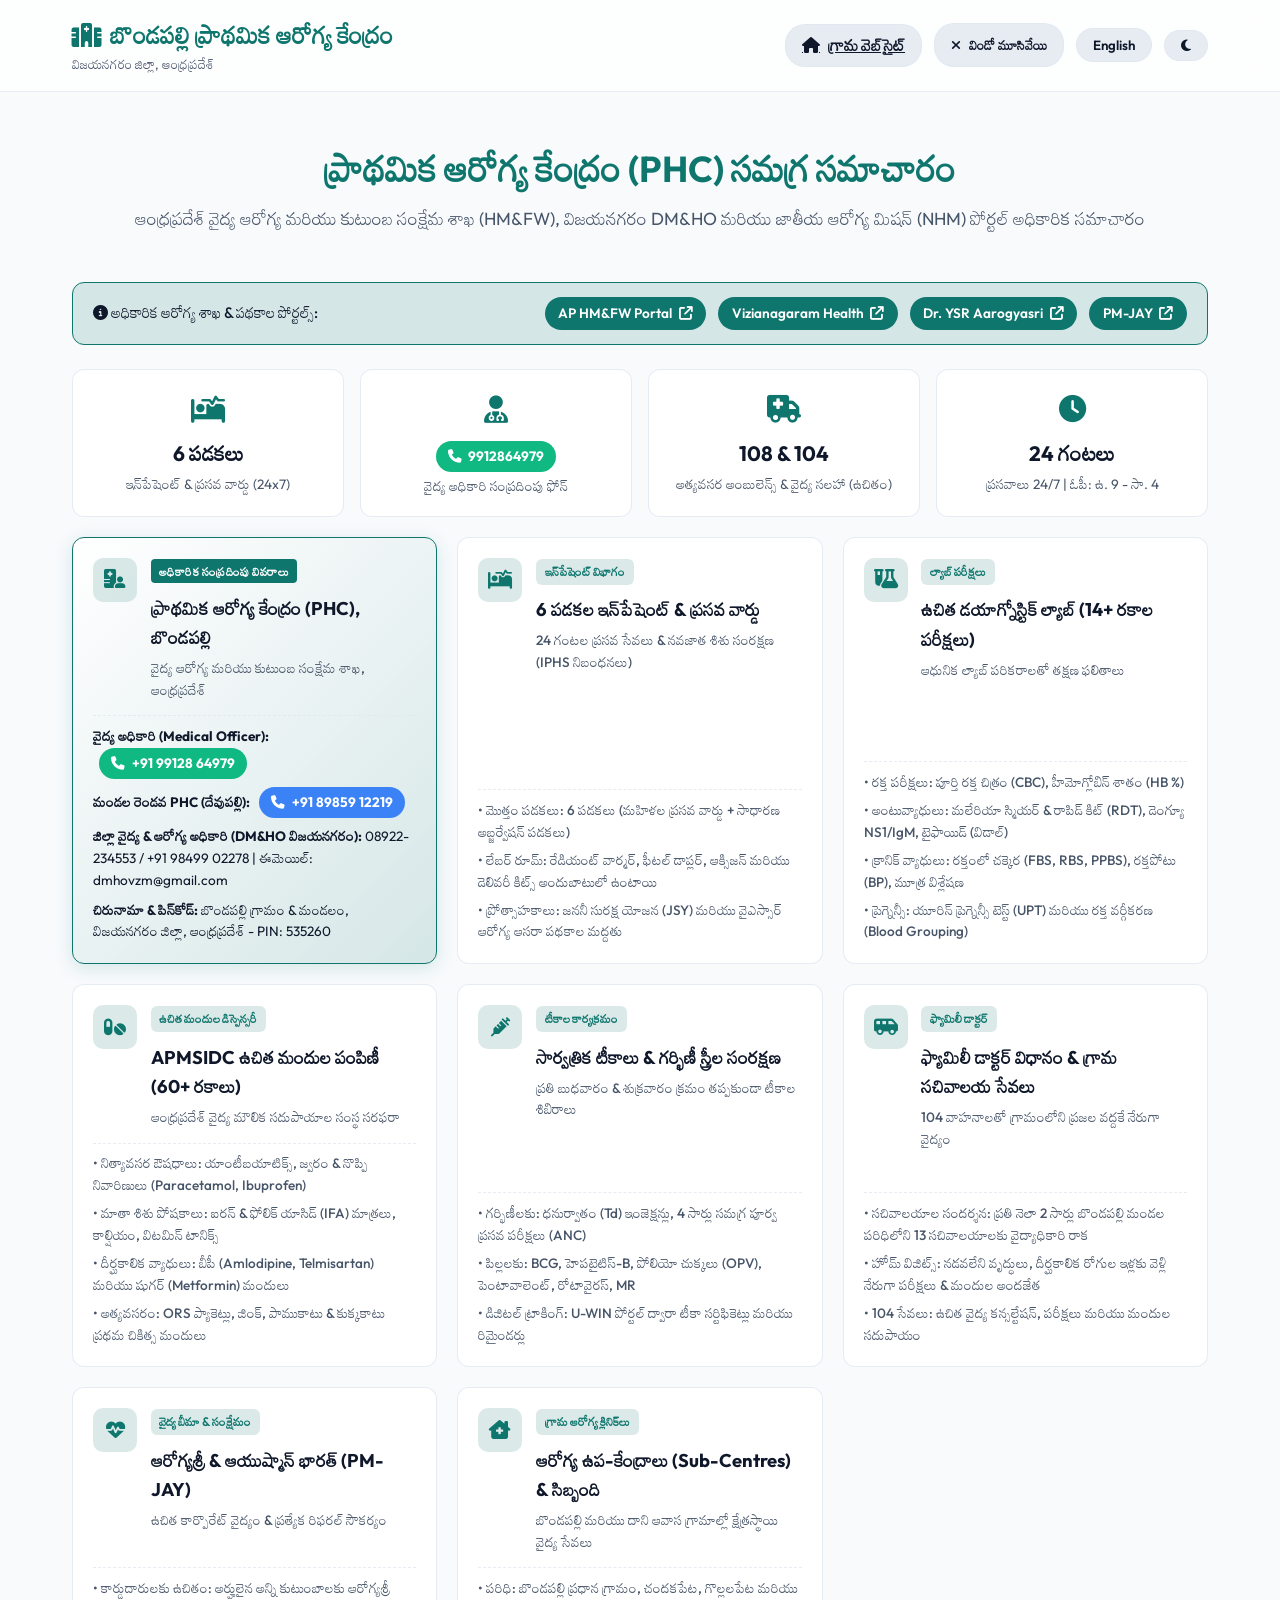
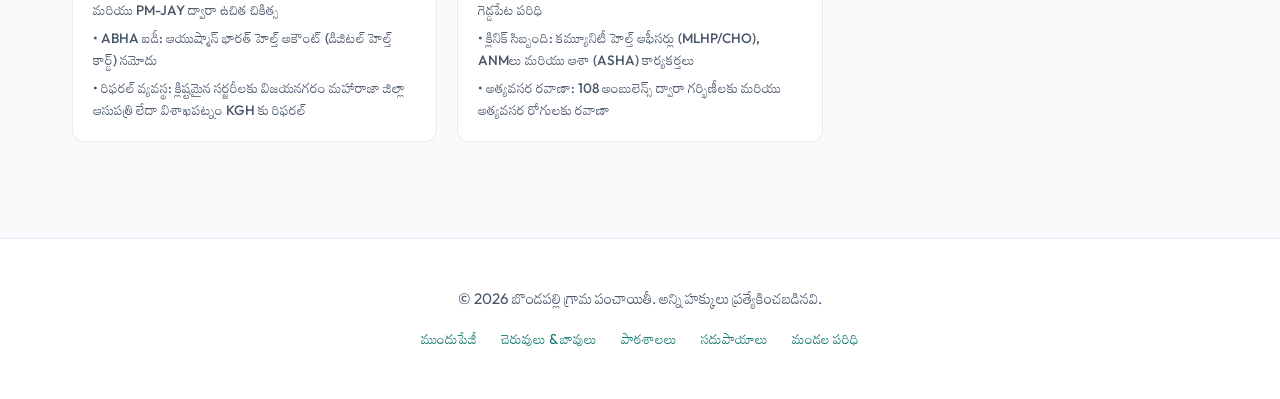
==== commit a0514911: "Add Irrigation tanks, wells, ayacut data, and water resources directory from Water Resources Departm" ====
--- a/phc.html
+++ b/phc.html
@@ -267,13 +267,14 @@
             <p id="footer-text" data-te="&copy; 2026 బొండపల్లి గ్రామ పంచాయితీ. అన్ని హక్కులు ప్రత్యేకించబడినవి." data-en="&copy; 2026 Bondapalle Gram Panchayat. All Rights Reserved.">&copy; 2026 బొండపల్లి గ్రామ పంచాయితీ. అన్ని హక్కులు ప్రత్యేకించబడినవి.</p>
             <div class="footer-links">
                 <a href="index.html" data-te="ముందుపేజీ" data-en="Home">ముందుపేజీ</a>
+                <a href="irrigation.html" data-te="చెరువులు & బావులు" data-en="Ponds & Wells">చెరువులు & బావులు</a>
+                <a href="schools.html" data-te="పాఠశాలలు" data-en="Schools">పాఠశాలలు</a>
                 <a href="index.html#infrastructure" data-te="సదుపాయాలు" data-en="Infrastructure">సదుపాయాలు</a>
-                <a href="schools.html" data-te="పాఠశాలలు" data-en="Schools">పాఠశాలలు</a>
                 <a href="index.html#hamlets" data-te="మండల పరిధి" data-en="Mandal Area">మండల పరిధి</a>
             </div>
         </div>
     </footer>
 
-    <script src="app.js?v=20261121_3"></script>
+    <script src="app.js?v=20261121_4"></script>
 </body>
 </html>
